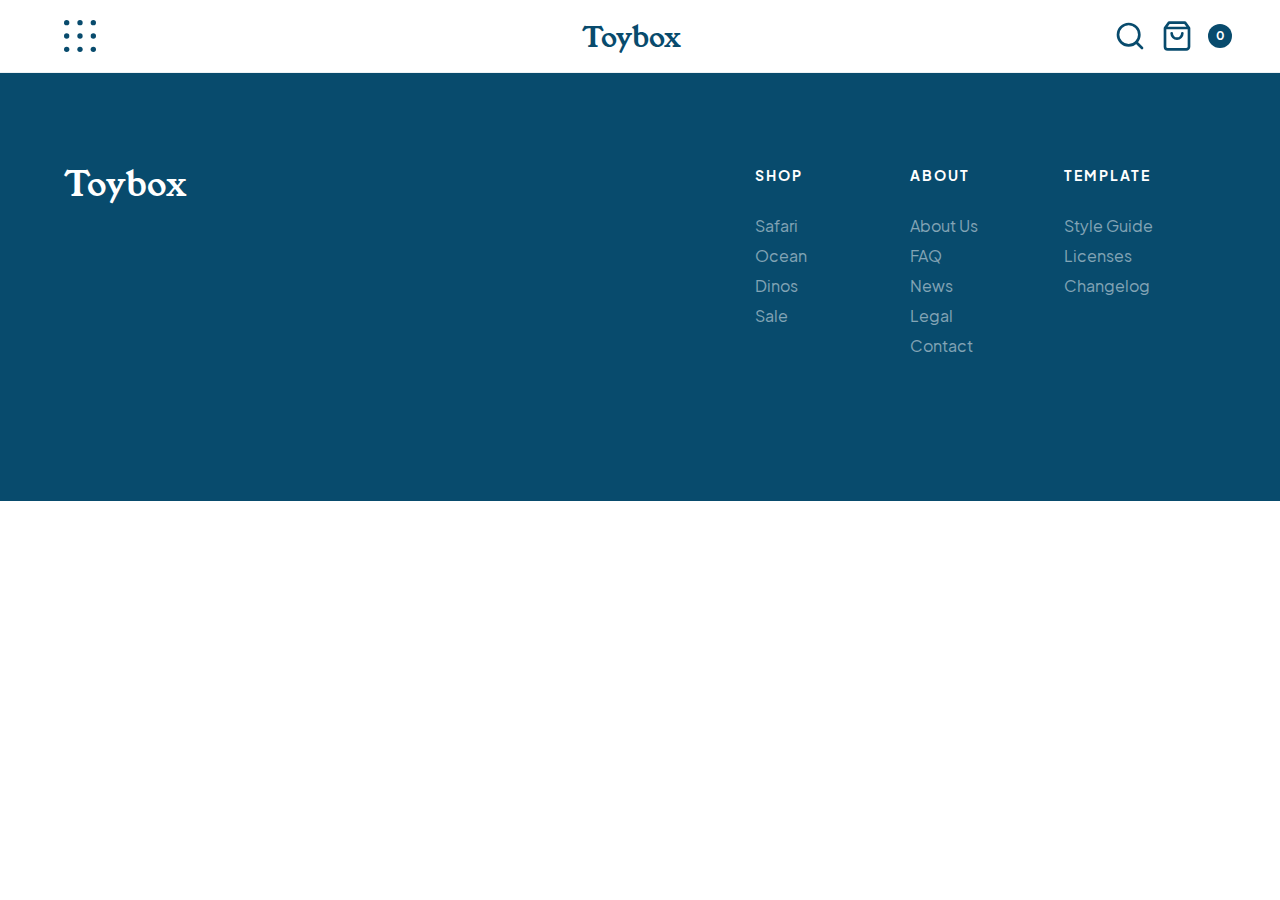
==== shop.html @ 2c0ce10e "added shop html" ====
<!DOCTYPE html>
<html lang="en">

<head>
    <meta charset="UTF-8">
    <meta http-equiv="X-UA-Compatible" content="IE=edge">
    <meta name="viewport" content="width=device-width, initial-scale=1.0">
    <title>Shop page - Toybox</title>
    <link rel="stylesheet" href="./styles/styles.css">
</head>

<body>
    <a href="#mainContent" class="skip-link">Skip to main content.</a>
    <nav class="navBar">
        <div class="wrapper">

            <button class="menuIcon">
                <img src="./assets/menu-button.svg" alt="open slide-out navigation" class="menuIcon">
            </button>

            <a href="#" class="logo">
                <h1>Toybox</h1>
            </a>

            <div class="searchCart">
                <button class="menuIcon">
                    <img src="./assets/search.svg" alt="search icon" class="searchIcon">
                </button>

                <a href="#" class="bag">
                    <img src="./assets/shop-bag.svg" alt="shopping bag icon" class="bagIcon">
                </a>

                <div class="counter">
                    <p class="smallCopy">0</p>
                </div> <!-- .counter END -->
            </div> <!-- .searchCart END -->

        </div> <!-- .wrapper END -->
    </nav> <!-- .navBar END -->



    <footer id="footer">
        <div class="wrapper">
            <div class="footerFlexContainer">
                <a href="" class="logo">
                    <h4>Toybox</h4>
                </a>
                <div class="footerNav">
                    <nav>
                        <ul class="footerShop">
                            <li>
                                <h5>Shop</h5>
                            </li>
                            <li>
                                <a href="">Safari</a>
                            </li>
                            <li>
                                <a href="">Ocean</a>
                            </li>
                            <li>
                                <a href="">Dinos</a>
                            </li>
                            <li>
                                <a href="">Sale</a>
                            </li>
                        </ul>
                        <ul class="footerAbout">
                            <li>
                                <h5>About</h5>
                            </li>
                            <li>
                                <a href="">About Us</a>
                            </li>
                            <li>
                                <a href="">FAQ</a>
                            </li>
                            <li>
                                <a href="">News</a>
                            </li>
                            <li>
                                <a href="">Legal</a>
                            </li>
                            <li>
                                <a href="">Contact</a>
                            </li>
                        </ul>
                        <ul class="footerTemp">
                            <li>
                                <h5>Template</h5>
                            </li>
                            <li>
                                <a href="">Style Guide</a>
                            </li>
                            <li>
                                <a href="">Licenses</a>
                            </li>
                            <li>
                                <a href="">Changelog</a>
                            </li>
                        </ul>
                    </nav>
                </div> <!-- .footerNav END -->
            </div> <!-- .footerFlexContainer END-->
        </div> <!-- .wrapper END-->
    </footer>


</body>

</html>
---- styles/styles.css ----
/* site fonts */
/* if we set our root element font-size to 125%, then 1 rem = 20px */
/* site colours */
html {
  line-height: 1.15;
  -ms-text-size-adjust: 100%;
  -webkit-text-size-adjust: 100%;
}

body {
  margin: 0;
}

article,
aside,
footer,
header,
nav,
section {
  display: block;
}

h1 {
  font-size: 2em;
  margin: 0.67em 0;
}

figcaption,
figure,
main {
  display: block;
}

figure {
  margin: 1em 40px;
}

hr {
  -webkit-box-sizing: content-box;
          box-sizing: content-box;
  height: 0;
  overflow: visible;
}

pre {
  font-family: monospace, monospace;
  font-size: 1em;
}

a {
  background-color: transparent;
  -webkit-text-decoration-skip: objects;
}

abbr[title] {
  border-bottom: none;
  text-decoration: underline;
  -webkit-text-decoration: underline dotted;
          text-decoration: underline dotted;
}

b,
strong {
  font-weight: inherit;
}

b,
strong {
  font-weight: bolder;
}

code,
kbd,
samp {
  font-family: monospace, monospace;
  font-size: 1em;
}

dfn {
  font-style: italic;
}

mark {
  background-color: #ff0;
  color: #000;
}

small {
  font-size: 80%;
}

sub,
sup {
  font-size: 75%;
  line-height: 0;
  position: relative;
  vertical-align: baseline;
}

sub {
  bottom: -0.25em;
}

sup {
  top: -0.5em;
}

audio,
video {
  display: inline-block;
}

audio:not([controls]) {
  display: none;
  height: 0;
}

img {
  border-style: none;
}

svg:not(:root) {
  overflow: hidden;
}

button,
input,
optgroup,
select,
textarea {
  font-family: sans-serif;
  font-size: 100%;
  line-height: 1.15;
  margin: 0;
}

button,
input {
  overflow: visible;
}

button,
select {
  text-transform: none;
}

button,
html [type=button],
[type=reset],
[type=submit] {
  -webkit-appearance: button;
}

button::-moz-focus-inner,
[type=button]::-moz-focus-inner,
[type=reset]::-moz-focus-inner,
[type=submit]::-moz-focus-inner {
  border-style: none;
  padding: 0;
}

button:-moz-focusring,
[type=button]:-moz-focusring,
[type=reset]:-moz-focusring,
[type=submit]:-moz-focusring {
  outline: 1px dotted ButtonText;
}

fieldset {
  padding: 0.35em 0.75em 0.625em;
}

legend {
  -webkit-box-sizing: border-box;
          box-sizing: border-box;
  color: inherit;
  display: table;
  max-width: 100%;
  padding: 0;
  white-space: normal;
}

progress {
  display: inline-block;
  vertical-align: baseline;
}

textarea {
  overflow: auto;
}

[type=checkbox],
[type=radio] {
  -webkit-box-sizing: border-box;
          box-sizing: border-box;
  padding: 0;
}

[type=number]::-webkit-inner-spin-button,
[type=number]::-webkit-outer-spin-button {
  height: auto;
}

[type=search] {
  -webkit-appearance: textfield;
  outline-offset: -2px;
}

[type=search]::-webkit-search-cancel-button,
[type=search]::-webkit-search-decoration {
  -webkit-appearance: none;
}

::-webkit-file-upload-button {
  -webkit-appearance: button;
  font: inherit;
}

details,
menu {
  display: block;
}

summary {
  display: list-item;
}

canvas {
  display: inline-block;
}

template {
  display: none;
}

[hidden] {
  display: none;
}

* {
  -webkit-box-sizing: border-box;
  box-sizing: border-box;
}

.sr-only {
  position: absolute;
  width: 1px;
  height: 1px;
  margin: -1px;
  border: 0;
  padding: 0;
  white-space: nowrap;
  -webkit-clip-path: inset(100%);
          clip-path: inset(100%);
  clip: rect(0 0 0 0);
  overflow: hidden;
}

.skip-link {
  position: absolute;
  left: -1000px;
  top: 5px;
  z-index: 999;
  background: white;
  color: black;
}

.skip-link:focus {
  left: 0;
}

/* _typography.scss */
/* import Jakarta Sans font */
@font-face {
  font-family: "Jakarta Sans";
  src: url("../fonts/PlusJakarta_Sans-2.5/webfonts/PlusJakartaSans-Regular.woff"), url("../fonts/PlusJakarta_Sans-2.5/static/PlusJakartaSans-Regular.ttf"), url("../fonts/PlusJakarta_Sans-2.5/webfonts/PlusJakartaSans-Regular.woff2");
  font-weight: normal;
}
/* import Jakarta Sans font in bold */
@font-face {
  font-family: "Jakarta Sans";
  src: url("../fonts/PlusJakarta_Sans-2.5/webfonts/PlusJakartaSans-Bold.woff"), url(../fonts/PlusJakarta_Sans-2.5/webfonts/PlusJakartaSans-Bold.woff2), url(../fonts/PlusJakarta_Sans-2.5/static/PlusJakartaSans-Bold.ttf);
  font-weight: bold;
}
/* import Young Serif font */
@font-face {
  font-family: "Young Serif";
  src: url("../fonts/youngserif/YoungSerif-Regular.otf");
}
html {
  font-size: 125%;
}

body {
  font-family: "Jakarta Sans";
  font-size: 1rem;
  color: #084b6d;
}

h1,
h2,
h3,
h4,
blockquote {
  font-family: "Young Serif";
  font-weight: normal;
  color: #084b6d;
  margin: 0;
}

h1 {
  font-size: 1.4rem;
}

h2 {
  font-size: 2rem;
  line-height: 2.4rem;
  margin-bottom: 18px;
}

h3 {
  font-size: 2.7rem;
  line-height: 3rem;
  margin-bottom: 24px;
}

h4 {
  font-size: 1.7rem;
  line-height: 2rem;
  margin-bottom: 18px;
}

h5 {
  font-size: 0.7rem;
  font-weight: bold;
  line-height: 1.2rem;
  letter-spacing: 0.1rem;
  text-transform: uppercase;
  margin: 0 0 24px 0;
}

p {
  line-height: 1.5rem;
  margin: 0 0 30px 0;
}
p.smallCopy {
  font-size: 0.6rem;
  line-height: 1.2rem;
  font-weight: bold;
  margin: 0;
}

ul,
li,
a,
input {
  padding: 0;
  margin: 0;
}

ul {
  list-style: none;
}

a {
  text-decoration: none;
  color: inherit;
  cursor: pointer;
  -webkit-transition: 0.3s;
  transition: 0.3s;
}

/* _baseStyles.scss */
.wrapper {
  max-width: 1260px;
  width: 90%;
  margin: 0 auto;
}

/* _baseStyles.scss */
button {
  color: #084b6d;
  background-color: transparent;
  padding: 18px 36px;
  border: 2px solid #084b6d;
  font-size: 0.8rem;
  font-weight: bold;
  line-height: 1.2rem;
  text-align: center;
  cursor: pointer;
  -webkit-transition: 0.3s;
  transition: 0.3s;
  /* style the button in the main nav menu to look just like an icon */
}
button:hover {
  background-color: #084b6d;
  color: #fff;
}
button:focus {
  background-color: #084b6d;
  color: #fff;
}
button.secondary {
  background-color: transparent;
  border-color: #fff;
  color: #fff;
  padding: 8px 12px;
}
button.secondary:hover {
  background-color: #fff;
  color: #084b6d;
}
button.secondary:focus {
  background-color: #fff;
  color: #084b6d;
}
button.solid {
  color: #fff;
  background-color: #084b6d;
}
button.solid:hover {
  color: #084b6d;
  background-color: #fff;
}
button.menuIcon {
  display: inherit;
  padding: 0;
  border: none;
}
button.menuIcon:hover {
  background-color: transparent;
}
button.menuIcon:focus {
  background-color: transparent;
}

a.button {
  color: #084b6d;
  background-color: transparent;
  padding: 18px 36px;
  border: 2px solid #084b6d;
  font-size: 0.8rem;
  font-weight: bold;
  line-height: 1.2rem;
  text-align: center;
  -webkit-transition: 0.3s;
  transition: 0.3s;
}
a.button:hover {
  background-color: #084b6d;
  color: #fff;
}
a.button:focus {
  background-color: #084b6d;
  color: #fff;
}

/* _nav.scss */
.navBar {
  position: sticky;
  top: 0;
  z-index: 10;
  border-bottom: 1px solid rgba(8, 75, 109, 0.08);
  background-color: #fff;
}
.navBar .wrapper {
  display: -webkit-box;
  display: -ms-flexbox;
  display: flex;
  -webkit-box-pack: justify;
      -ms-flex-pack: justify;
          justify-content: space-between;
  padding: 20px 0;
}
.navBar .searchCart {
  display: -webkit-box;
  display: -ms-flexbox;
  display: flex;
}
.navBar .searchCart .searchIcon,
.navBar .searchCart .bag {
  margin-right: 15px;
}
.navBar a {
  display: -webkit-box;
  display: -ms-flexbox;
  display: flex;
}
.navBar .logo {
  margin-left: 60px;
}
.navBar .counter {
  display: -webkit-box;
  display: -ms-flexbox;
  display: flex;
  -webkit-box-align: center;
      -ms-flex-align: center;
          align-items: center;
}
.navBar .counter p {
  width: 24px;
  height: 24px;
  background-color: #084b6d;
  color: #fff;
  text-align: center;
  border-radius: 50%;
}

/* _header.scss */
header {
  background-color: #f8fbf3;
  margin-bottom: 90px;
  display: -webkit-box;
  display: -ms-flexbox;
  display: flex;
  -webkit-box-align: center;
      -ms-flex-align: center;
          align-items: center;
  -ms-flex-wrap: wrap;
      flex-wrap: wrap;
}
header .headerImgContainer {
  width: 45%;
}
header .headerImgContainer img {
  max-width: 100%;
  display: block;
}
header .headerContent {
  width: 55%;
  color: #084b6d;
}
header .headerContent .contentContainer {
  margin: 0 auto;
  width: 65%;
}

.categoryGallery {
  display: -webkit-box;
  display: -ms-flexbox;
  display: flex;
  -webkit-box-pack: center;
      -ms-flex-pack: center;
          justify-content: center;
  -ms-flex-wrap: wrap;
      flex-wrap: wrap;
  text-align: center;
  width: 100%;
}
.categoryGallery .items {
  padding: 45px;
  margin: 50px 25px 25px;
  border-radius: 10%;
  width: 40%;
  display: -webkit-box;
  display: -ms-flexbox;
  display: flex;
  -webkit-box-orient: vertical;
  -webkit-box-direction: normal;
      -ms-flex-direction: column;
          flex-direction: column;
  -webkit-box-align: center;
      -ms-flex-align: center;
          align-items: center;
}
.categoryGallery .items img {
  width: 100%;
  border-radius: 10%;
  margin: 0 auto 20px auto;
}
.categoryGallery .itemOne {
  background-color: #ffd698;
}
.categoryGallery .itemTwo {
  background-color: #f4fcff;
}
.categoryGallery .itemThree {
  background-color: #f8fbf3;
}
.categoryGallery .itemFour {
  background-color: #fff5f5;
}

footer {
  background-color: #084b6d;
  color: #fff;
  padding: 90px 0 50px 0;
}
footer .footerFlexContainer {
  display: -webkit-box;
  display: -ms-flexbox;
  display: flex;
  -webkit-box-pack: justify;
      -ms-flex-pack: justify;
          justify-content: space-between;
  margin-bottom: 90px;
}
footer .footerFlexContainer h4 {
  color: #fff;
}
footer .footerNav {
  width: 40%;
}
footer .footerNav nav {
  display: -webkit-box;
  display: -ms-flexbox;
  display: flex;
  -webkit-box-pack: justify;
      -ms-flex-pack: justify;
          justify-content: space-between;
}
footer .footerNav nav ul {
  width: 33%;
}
footer .footerNav nav a {
  color: rgba(255, 255, 255, 0.5);
  font-size: 0.8rem;
  line-height: 1.5rem;
}
footer .footerNav nav a:hover {
  color: white;
}
footer .footerNav nav a:focus {
  color: white;
}

@media (max-width: 550px) {
  .navBar .wrapper {
    -webkit-box-orient: vertical;
    -webkit-box-direction: normal;
        -ms-flex-direction: column;
            flex-direction: column;
  }

  .navBar .logo {
    margin-left: 0;
  }

  .logo,
.searchCart {
    -ms-flex-item-align: center;
        align-self: center;
    margin-top: 0.5rem;
    margin-bottom: 0.5rem;
  }

  header {
    -webkit-box-orient: vertical;
    -webkit-box-direction: normal;
        -ms-flex-direction: column;
            flex-direction: column;
  }
}
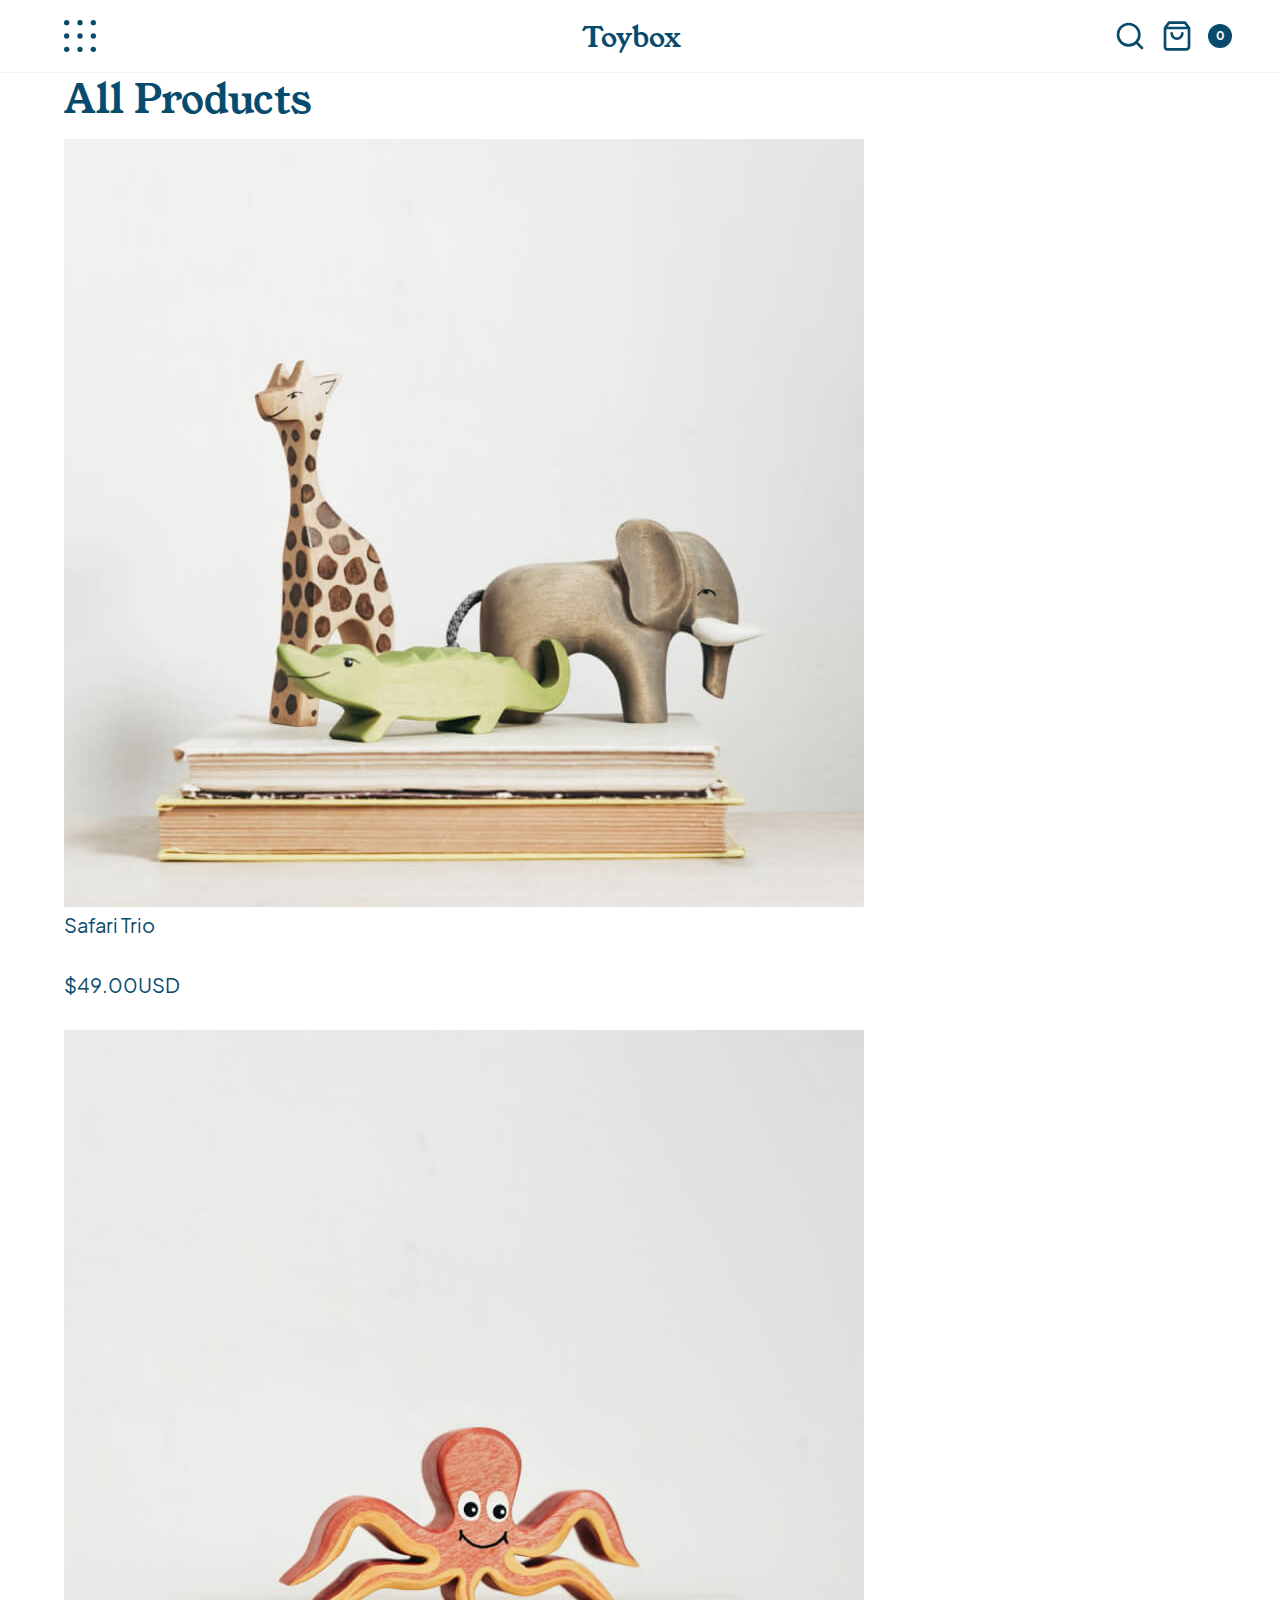
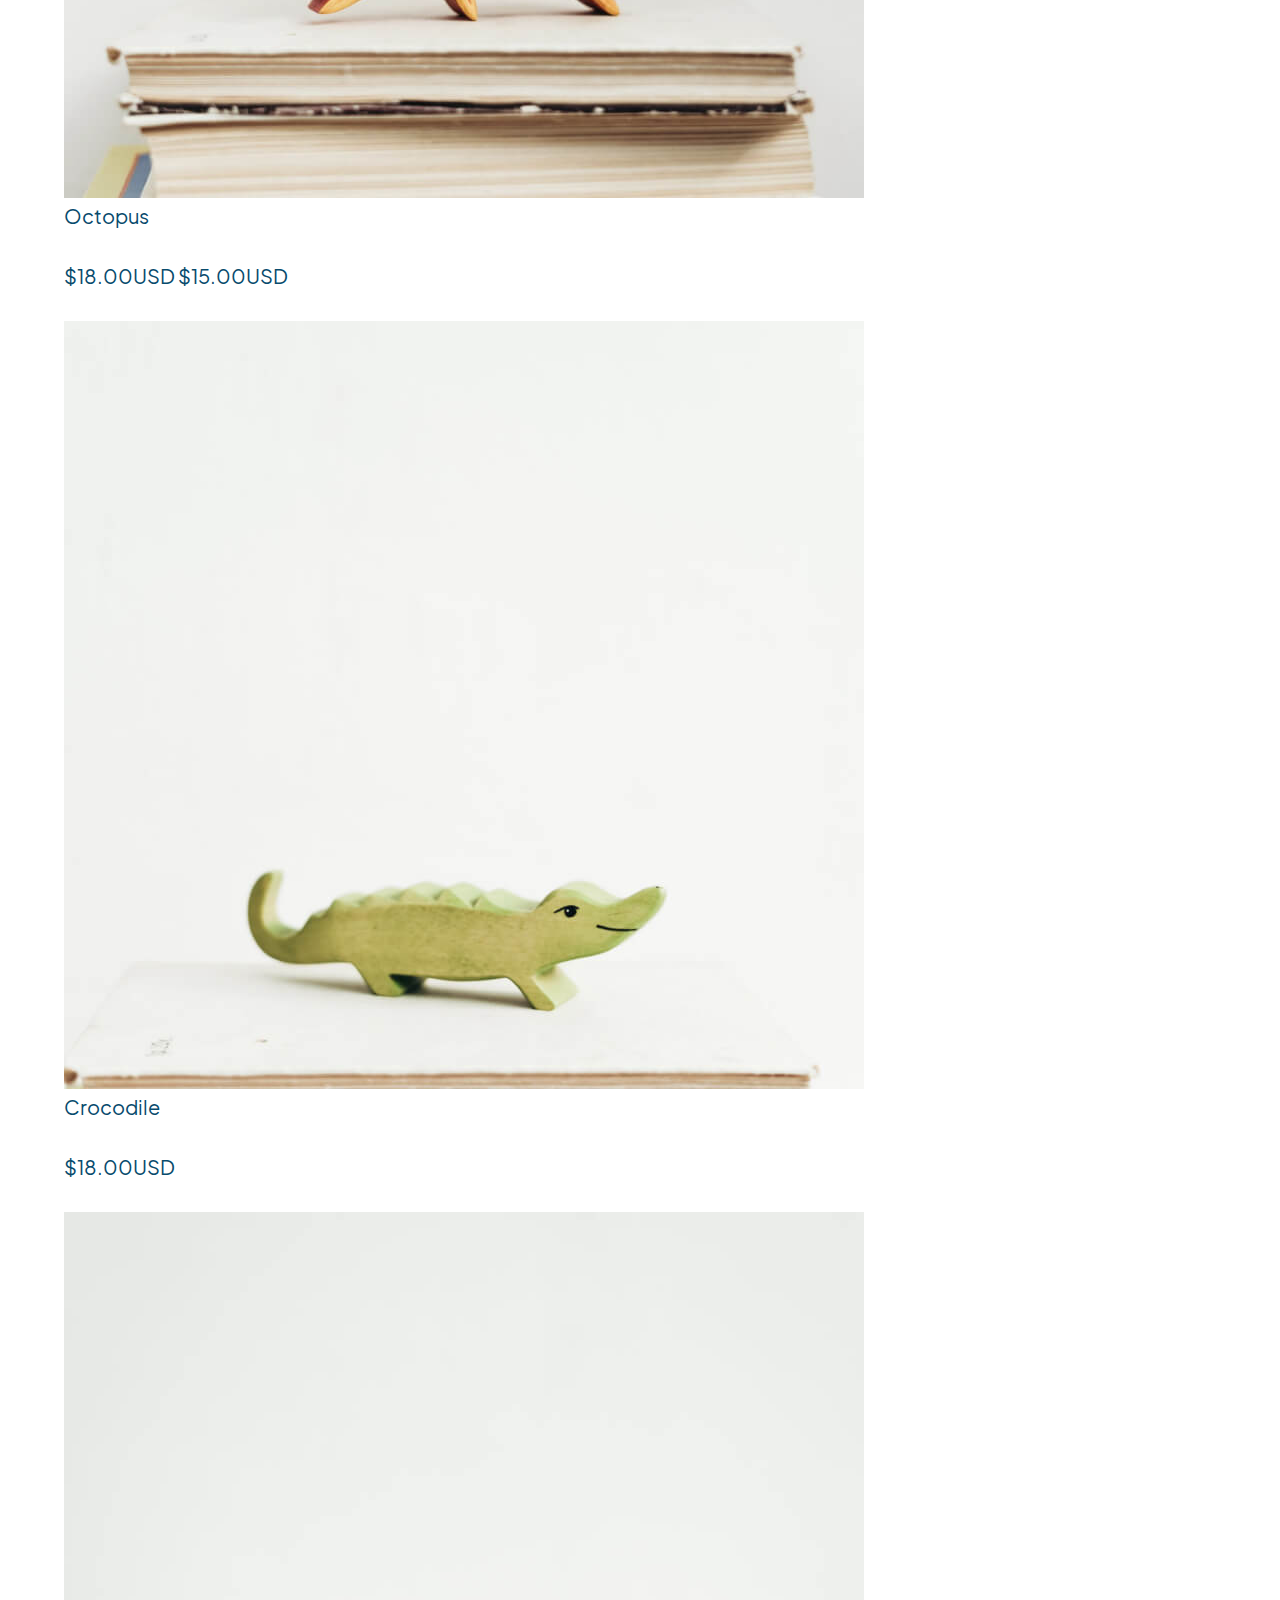
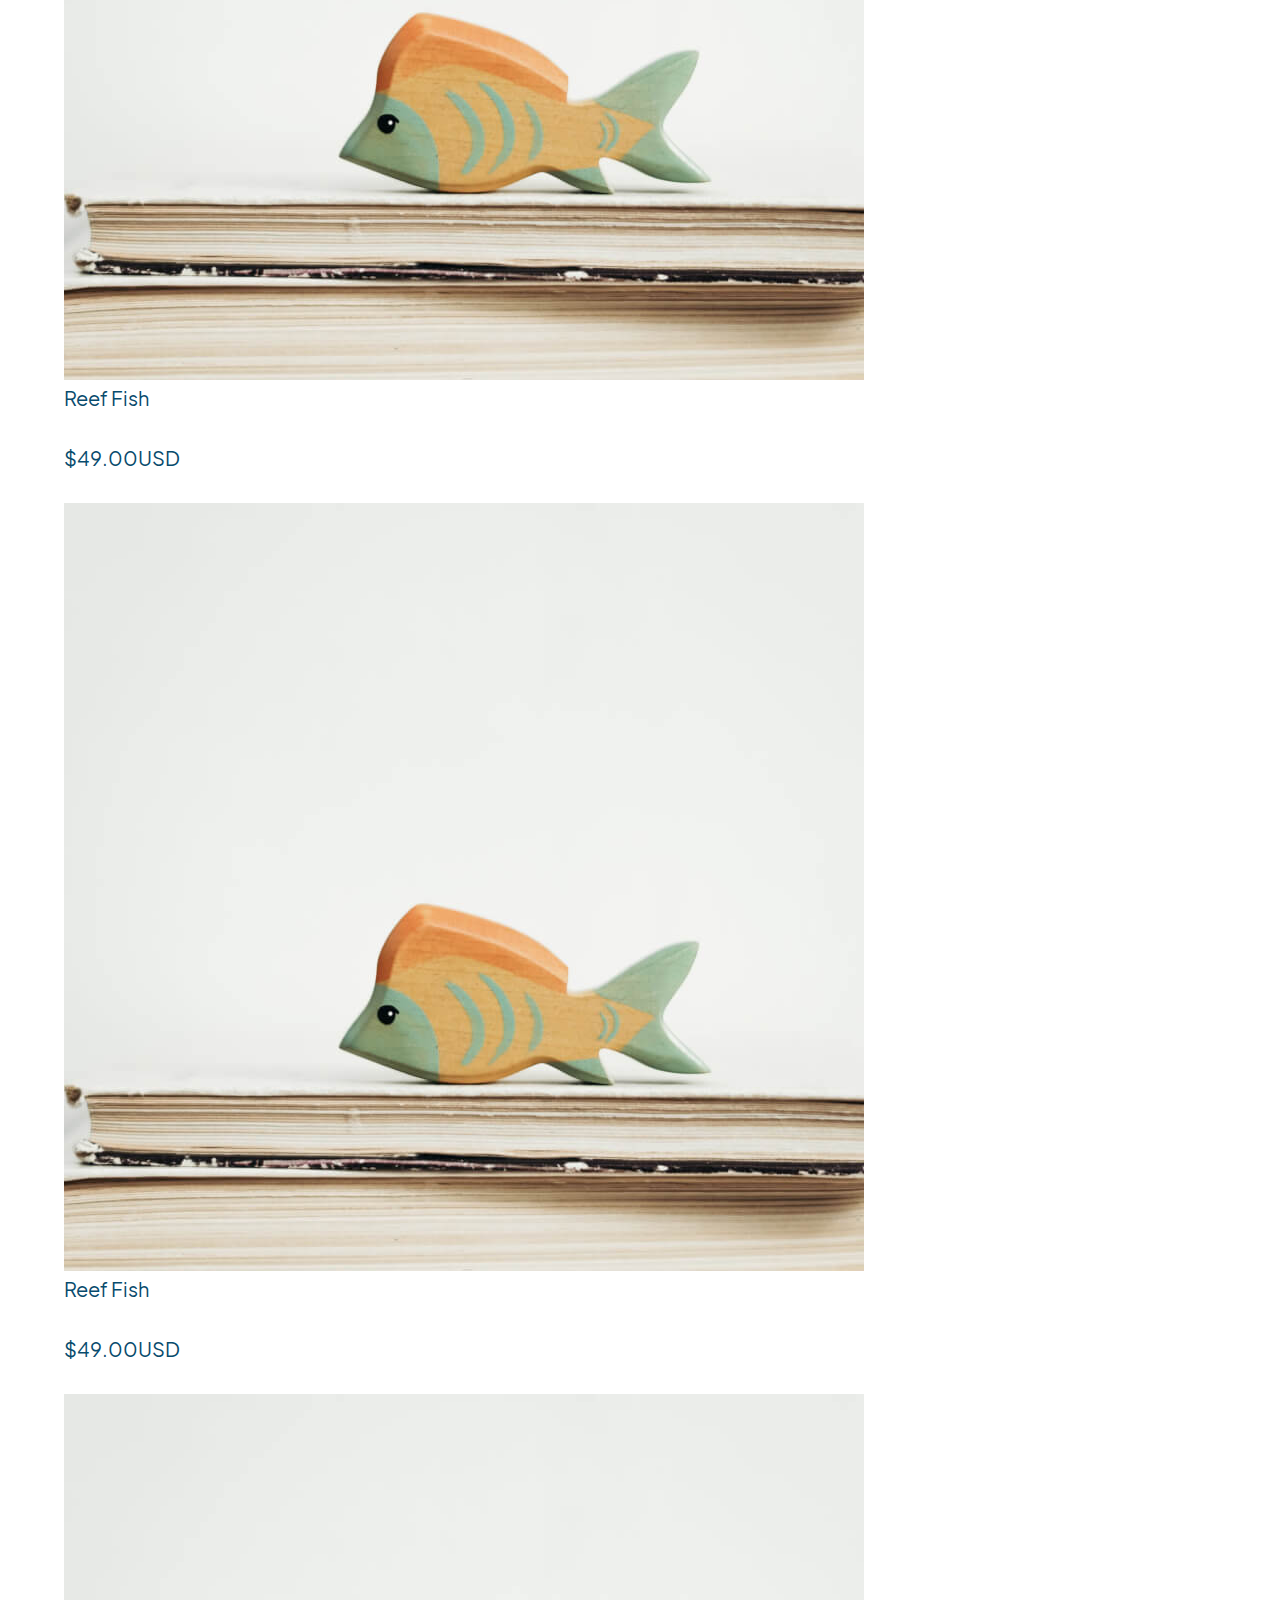
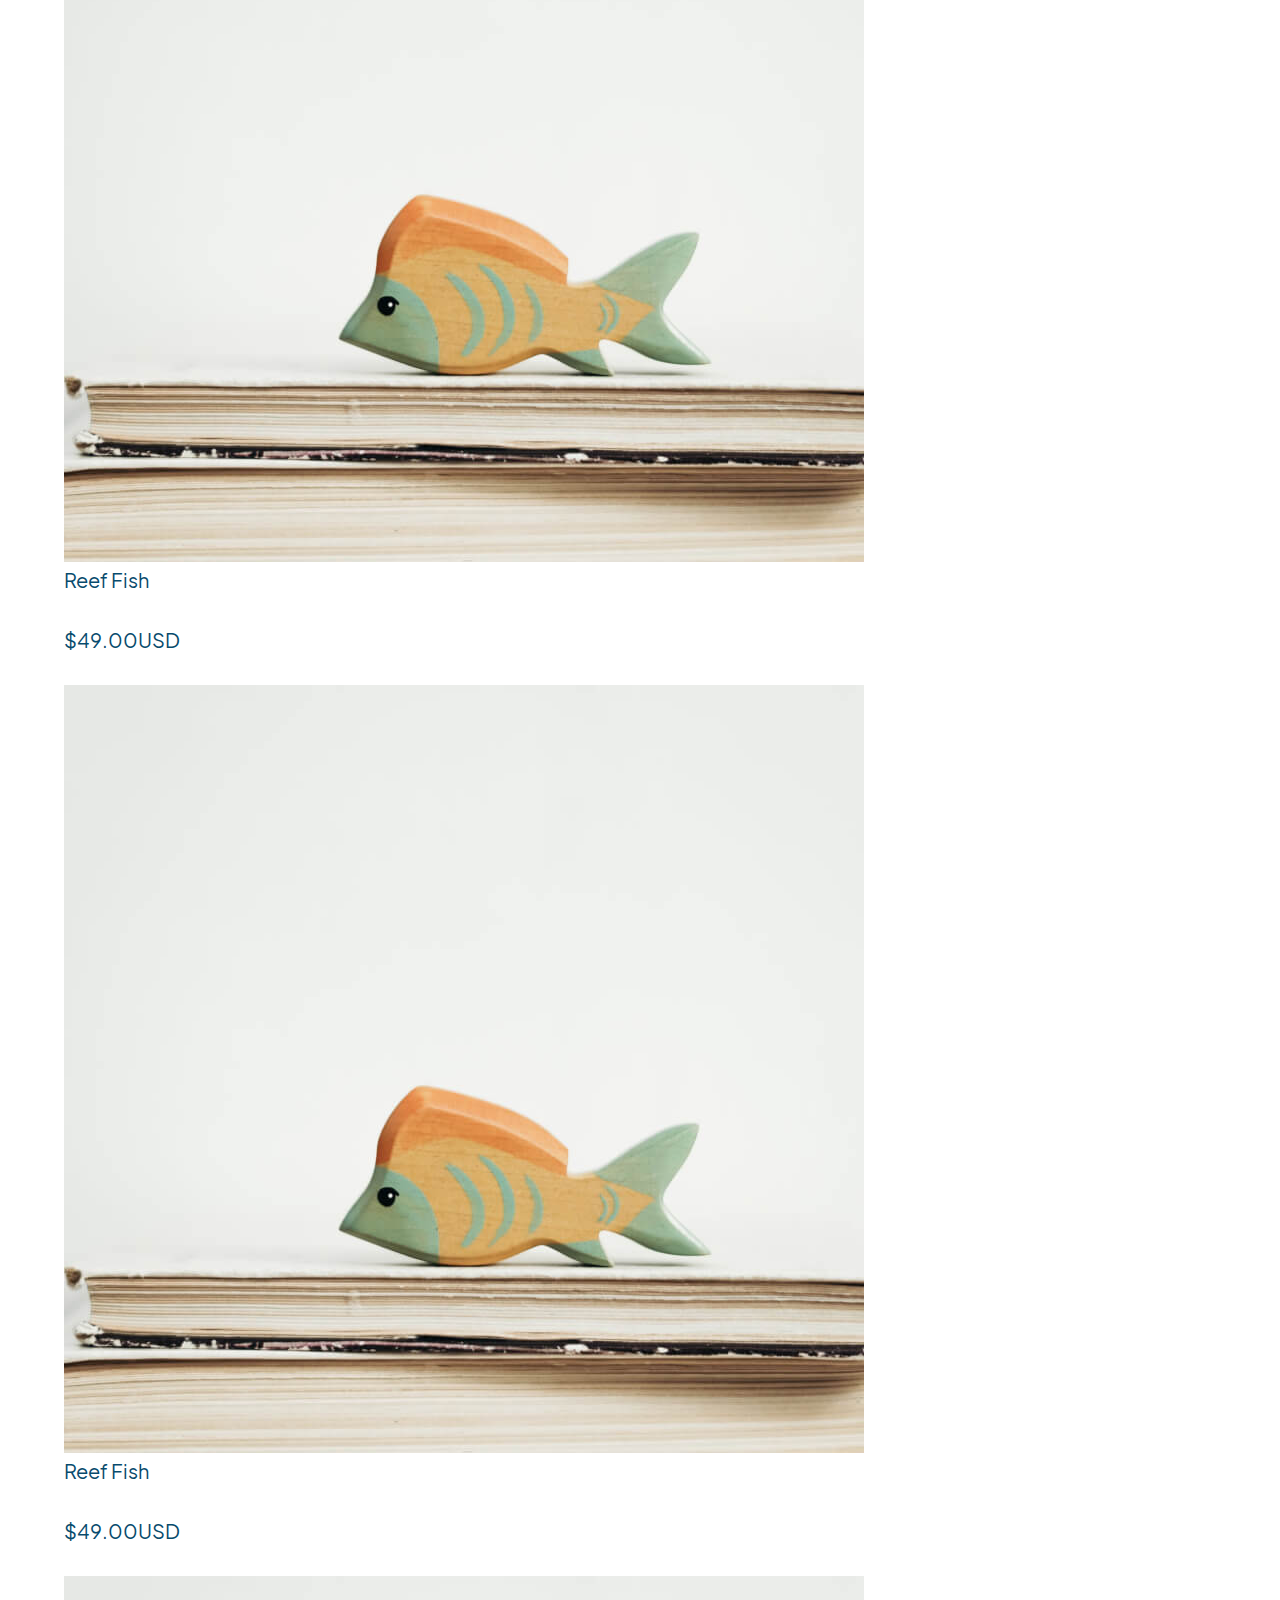
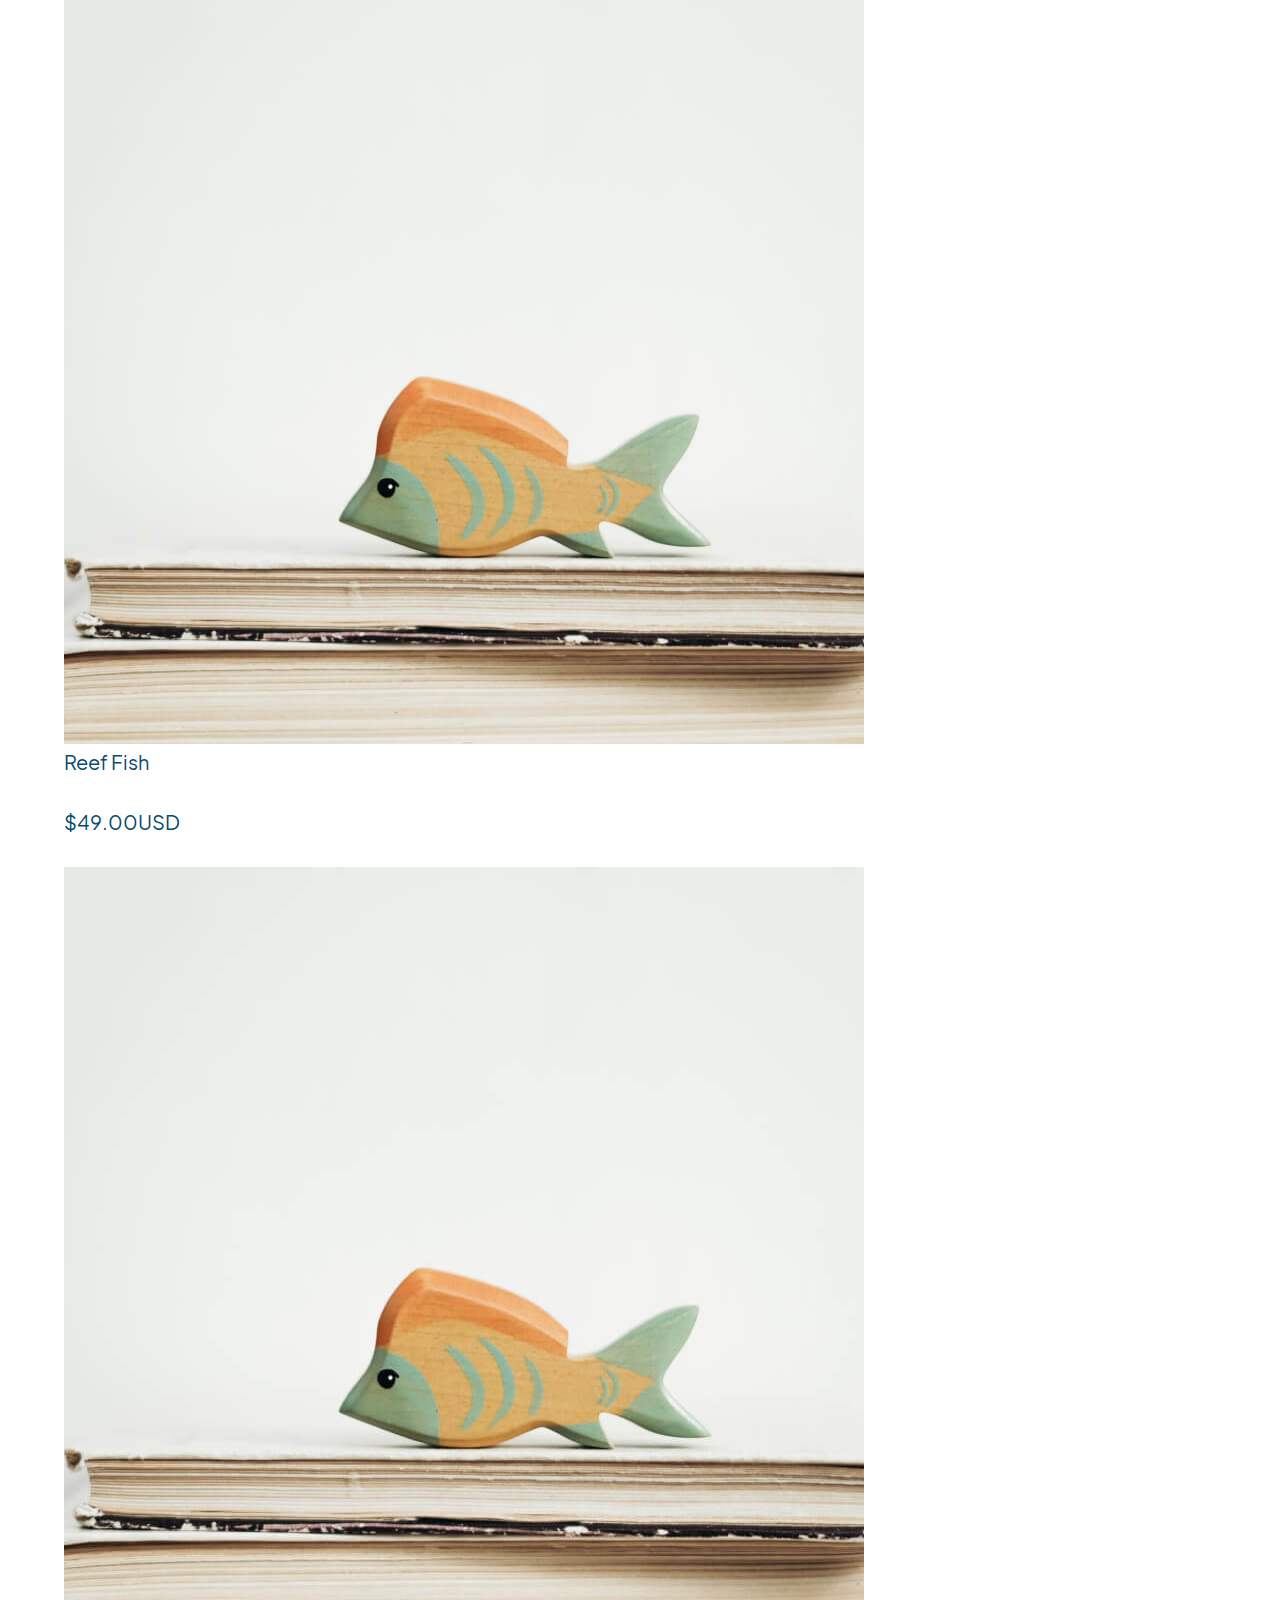
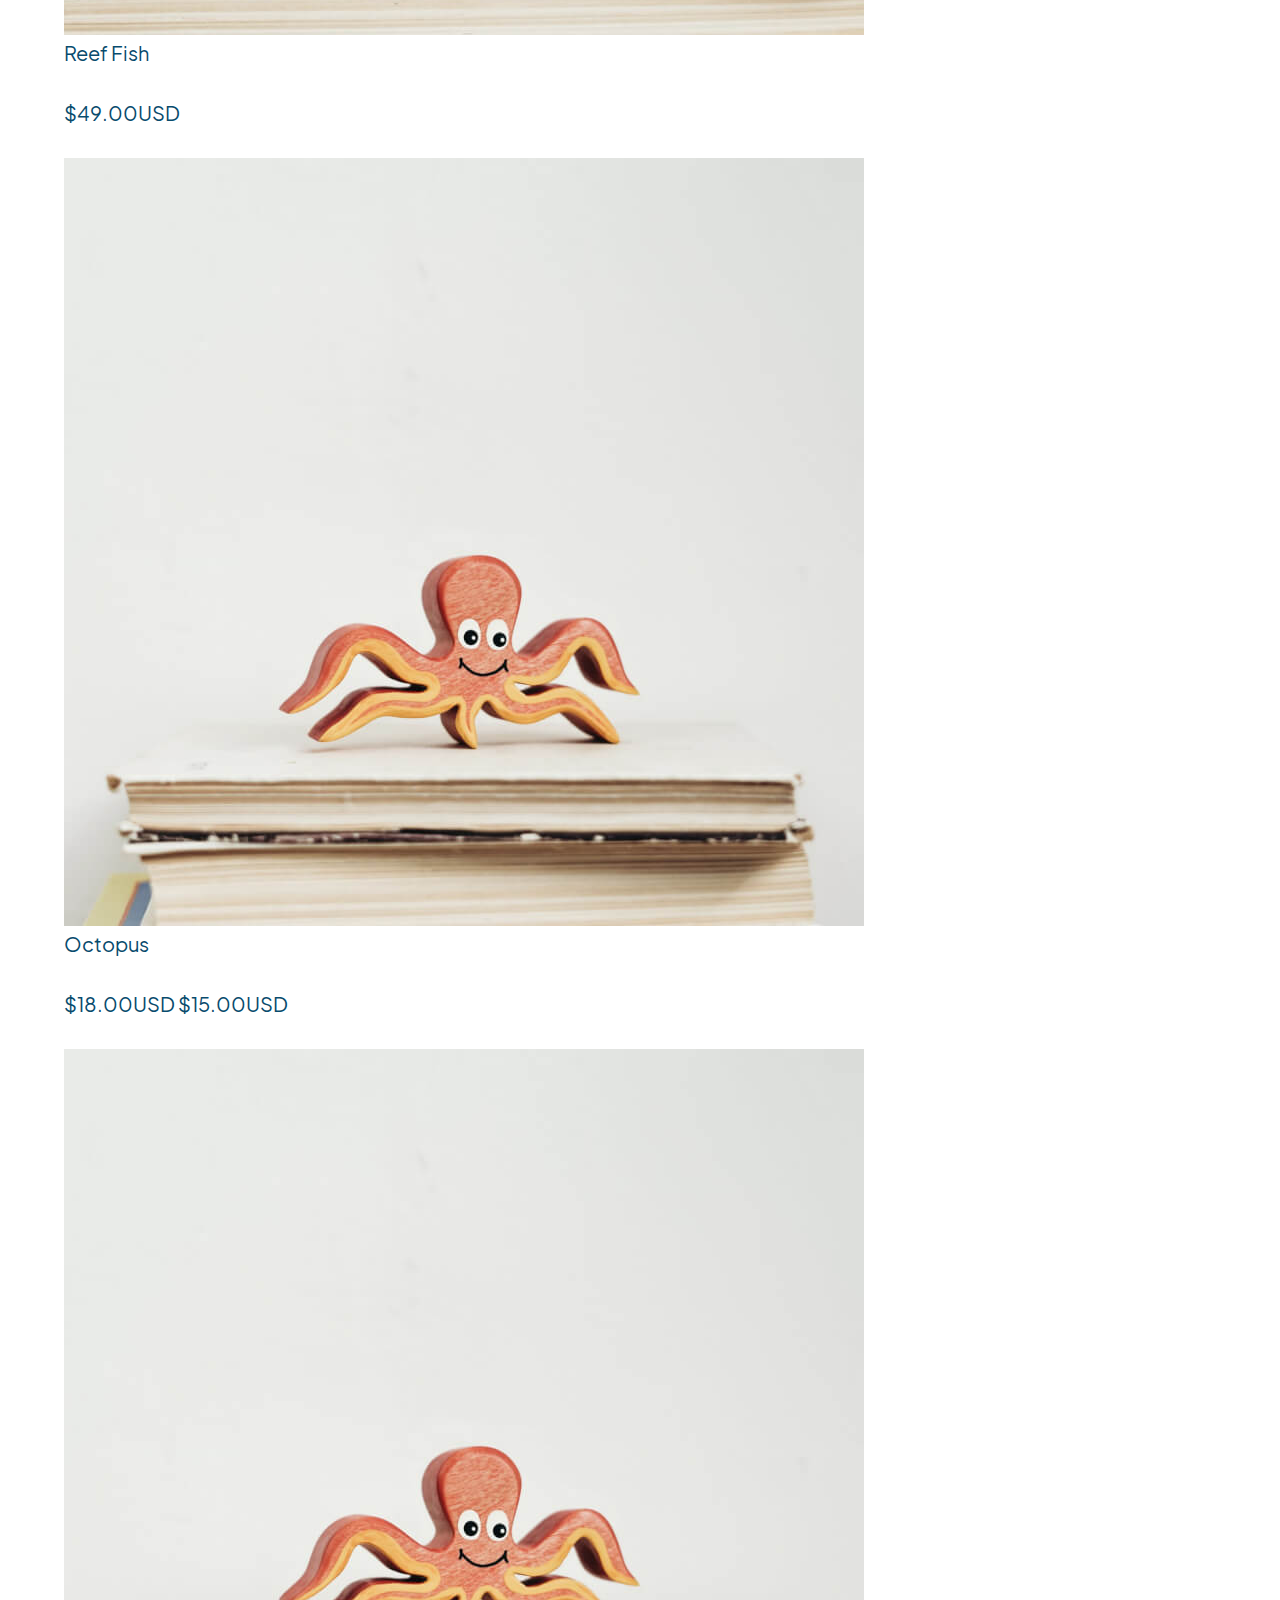
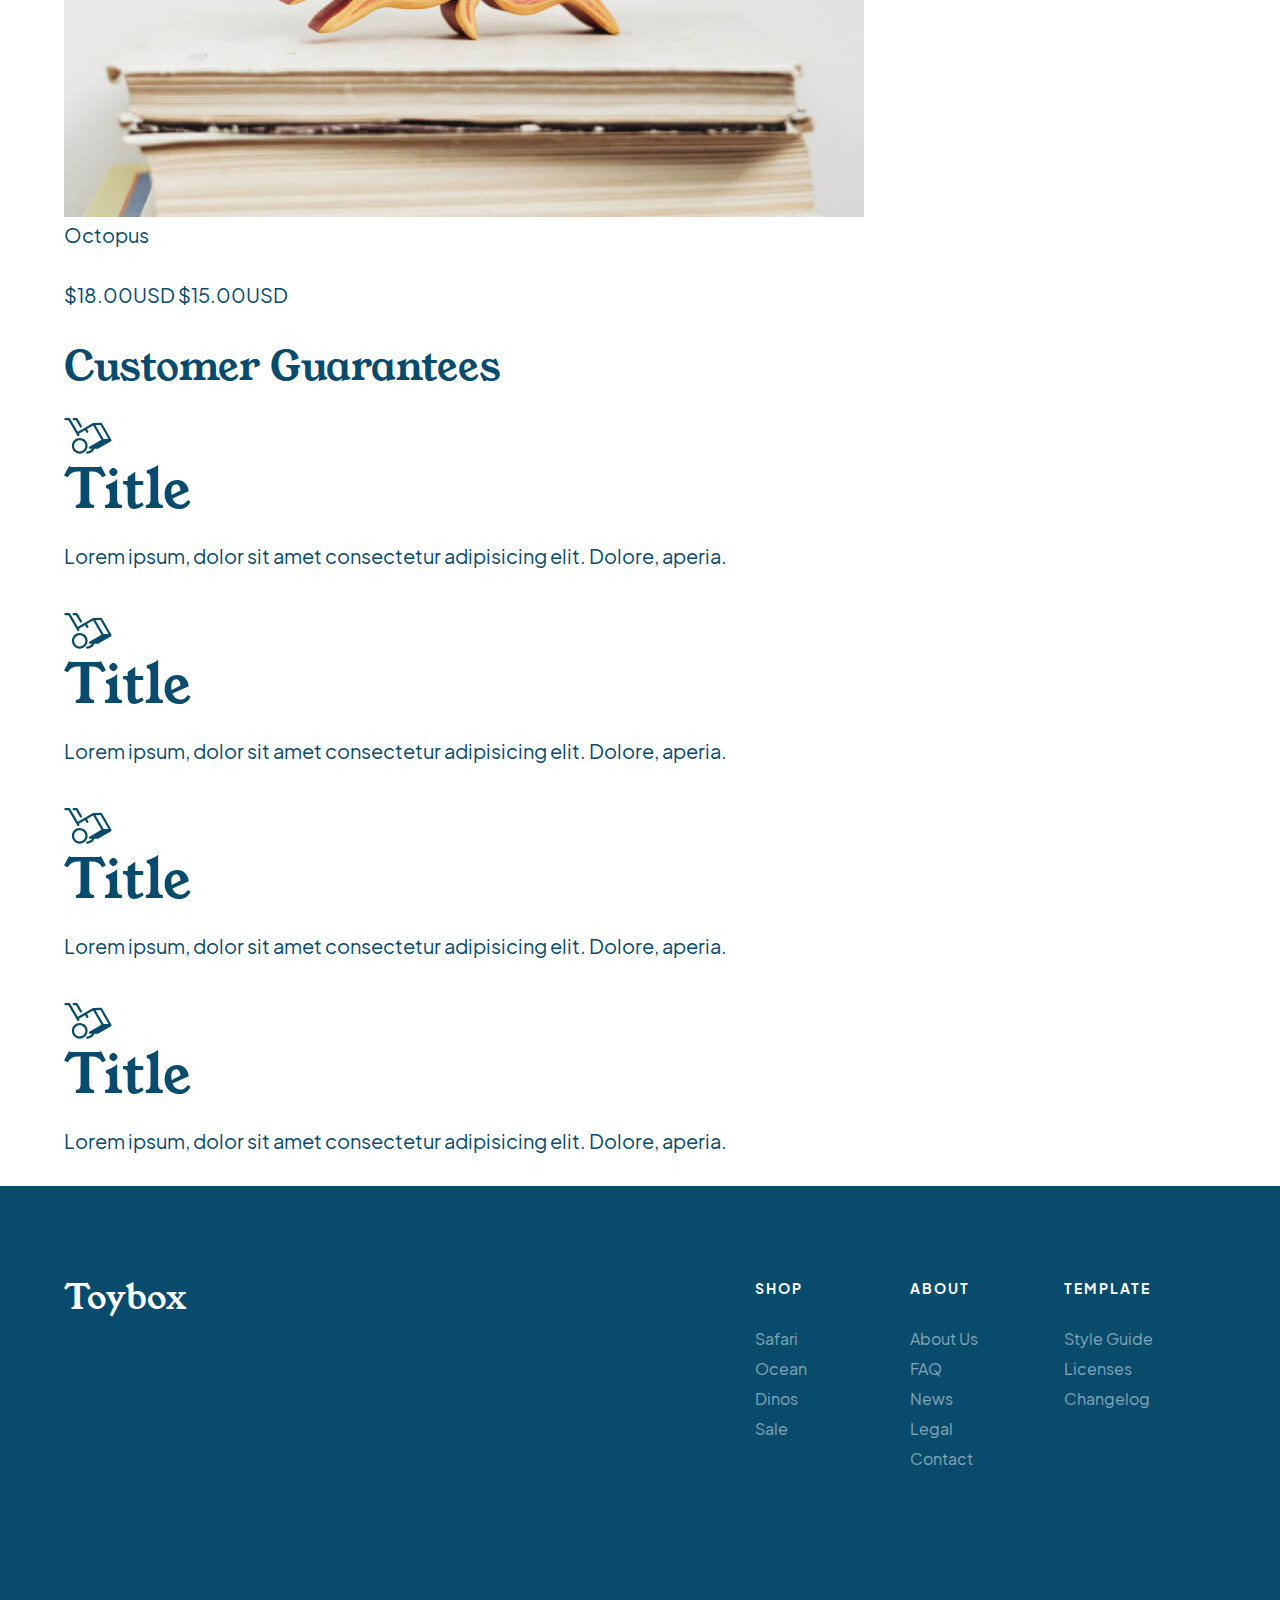
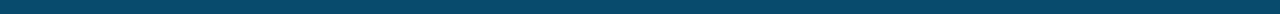
==== commit ec9f5194: "added products and guarantees section" ====
--- a/shop.html
+++ b/shop.html
@@ -10,7 +10,7 @@
 </head>
 
 <body>
-    <a href="#mainContent" class="skip-link">Skip to main content.</a>
+    <a href="#productsMainContent" class="skip-link">Skip to main content.</a>
     <nav class="navBar">
         <div class="wrapper">
 
@@ -18,8 +18,8 @@
                 <img src="./assets/menu-button.svg" alt="open slide-out navigation" class="menuIcon">
             </button>
 
-            <a href="#" class="logo">
-                <h1>Toybox</h1>
+            <a href="./index.html" class="logo">
+                <h1>Toybox <span class="sr-only">Shop page</span></h1>
             </a>
 
             <div class="searchCart">
@@ -39,12 +39,128 @@
         </div> <!-- .wrapper END -->
     </nav> <!-- .navBar END -->
 
+    <main id="productsMainContent">
+        <section class="allProducts">
+            <div class="wrapper">
+                <h2>All Products</h2>
+                <ul class="products">
+                    <li>
+                        <a href="">
+                            <img src="./assets/safari-trio.jpg" alt="Hand-carved safari animal toys">
+                            <p class="popularProduct">Safari Trio</p>
+                            <p class="price">$49.00USD</p>
+                        </a>
+                    </li>
+                    <li>
+                        <a href="">
+                            <img src="./assets/octopus.jpg" alt="Wooden toy octopus">
+                            <p class="popularProduct">Octopus</p>
+                            <p class="price discountedPrice">$18.00USD <span>$15.00USD</span></p>
+                        </a>
+                    </li>
+                    <li>
+                        <a href="">
+                            <img src="./assets/crocodile.jpg" alt="Wooden toy crocodile">
+                            <p class="popularProduct">Crocodile</p>
+                            <p class="price">$18.00USD</p>
+                        </a>
+                    </li>
+                    <li>
+                        <a href="">
+                            <img src="./assets/reef-fish.jpg" alt="Hand-carved reef fish toy">
+                            <p class="popularProduct">Reef Fish</p>
+                            <p class="price">$49.00USD</p>
+                        </a>
+                    </li>
+                    <li>
+                        <a href="">
+                            <img src="./assets/reef-fish.jpg" alt="Hand-carved reef fish toy">
+                            <p class="popularProduct">Reef Fish</p>
+                            <p class="price">$49.00USD</p>
+                        </a>
+                    </li>
+                    <li>
+                        <a href="">
+                            <img src="./assets/reef-fish.jpg" alt="Hand-carved reef fish toy">
+                            <p class="popularProduct">Reef Fish</p>
+                            <p class="price">$49.00USD</p>
+                        </a>
+                    </li>
+                    <li>
+                        <a href="">
+                            <img src="./assets/reef-fish.jpg" alt="Hand-carved reef fish toy">
+                            <p class="popularProduct">Reef Fish</p>
+                            <p class="price">$49.00USD</p>
+                        </a>
+                    </li>
+                    <li>
+                        <a href="">
+                            <img src="./assets/reef-fish.jpg" alt="Hand-carved reef fish toy">
+                            <p class="popularProduct">Reef Fish</p>
+                            <p class="price">$49.00USD</p>
+                        </a>
+                    </li>
+                    <li>
+                        <a href="">
+                            <img src="./assets/reef-fish.jpg" alt="Hand-carved reef fish toy">
+                            <p class="popularProduct">Reef Fish</p>
+                            <p class="price">$49.00USD</p>
+                        </a>
+                    </li>
+                    <li>
+                        <a href="">
+                            <img src="./assets/octopus.jpg" alt="Wooden toy octopus">
+                            <p class="popularProduct">Octopus</p>
+                            <p class="price discountedPrice">$18.00USD <span>$15.00USD</span></p>
+                        </a>
+                    </li>
+                    <li>
+                        <a href="">
+                            <img src="./assets/octopus.jpg" alt="Wooden toy octopus">
+                            <p class="popularProduct">Octopus</p>
+                            <p class="price discountedPrice">$18.00USD <span>$15.00USD</span></p>
+                        </a>
+                    </li>
+                </ul>
+            </div>
+        </section>
+
+        <section class="guarantees">
+            <div class="wrapper">
+                <h2>Customer Guarantees</h2>
+                <ul>
+                    <li>
+                        <img src="./assets/dolly.svg" alt="">
+                        <h3>Title</h3>
+                        <p>Lorem ipsum, dolor sit amet consectetur adipisicing elit. Dolore, aperia.</p>
+                    </li>
+                    <li>
+                        <img src="./assets/dolly.svg" alt="">
+                        <h3>Title</h3>
+                        <p>Lorem ipsum, dolor sit amet consectetur adipisicing elit. Dolore, aperia.</p>
+                    </li>
+                    <li>
+                        <img src="./assets/dolly.svg" alt="">
+                        <h3>Title</h3>
+                        <p>Lorem ipsum, dolor sit amet consectetur adipisicing elit. Dolore, aperia.</p>
+                    </li>
+                    <li>
+                        <img src="./assets/dolly.svg" alt="">
+                        <h3>Title</h3>
+                        <p>Lorem ipsum, dolor sit amet consectetur adipisicing elit. Dolore, aperia.</p>
+                    </li>
+                </ul>
+            </div>
+        </section>
+
+
+    </main>
 
 
     <footer id="footer">
         <div class="wrapper">
             <div class="footerFlexContainer">
-                <a href="" class="logo">
+                <a href="./index.html" class="logo">
                     <h4>Toybox</h4>
                 </a>
                 <div class="footerNav">
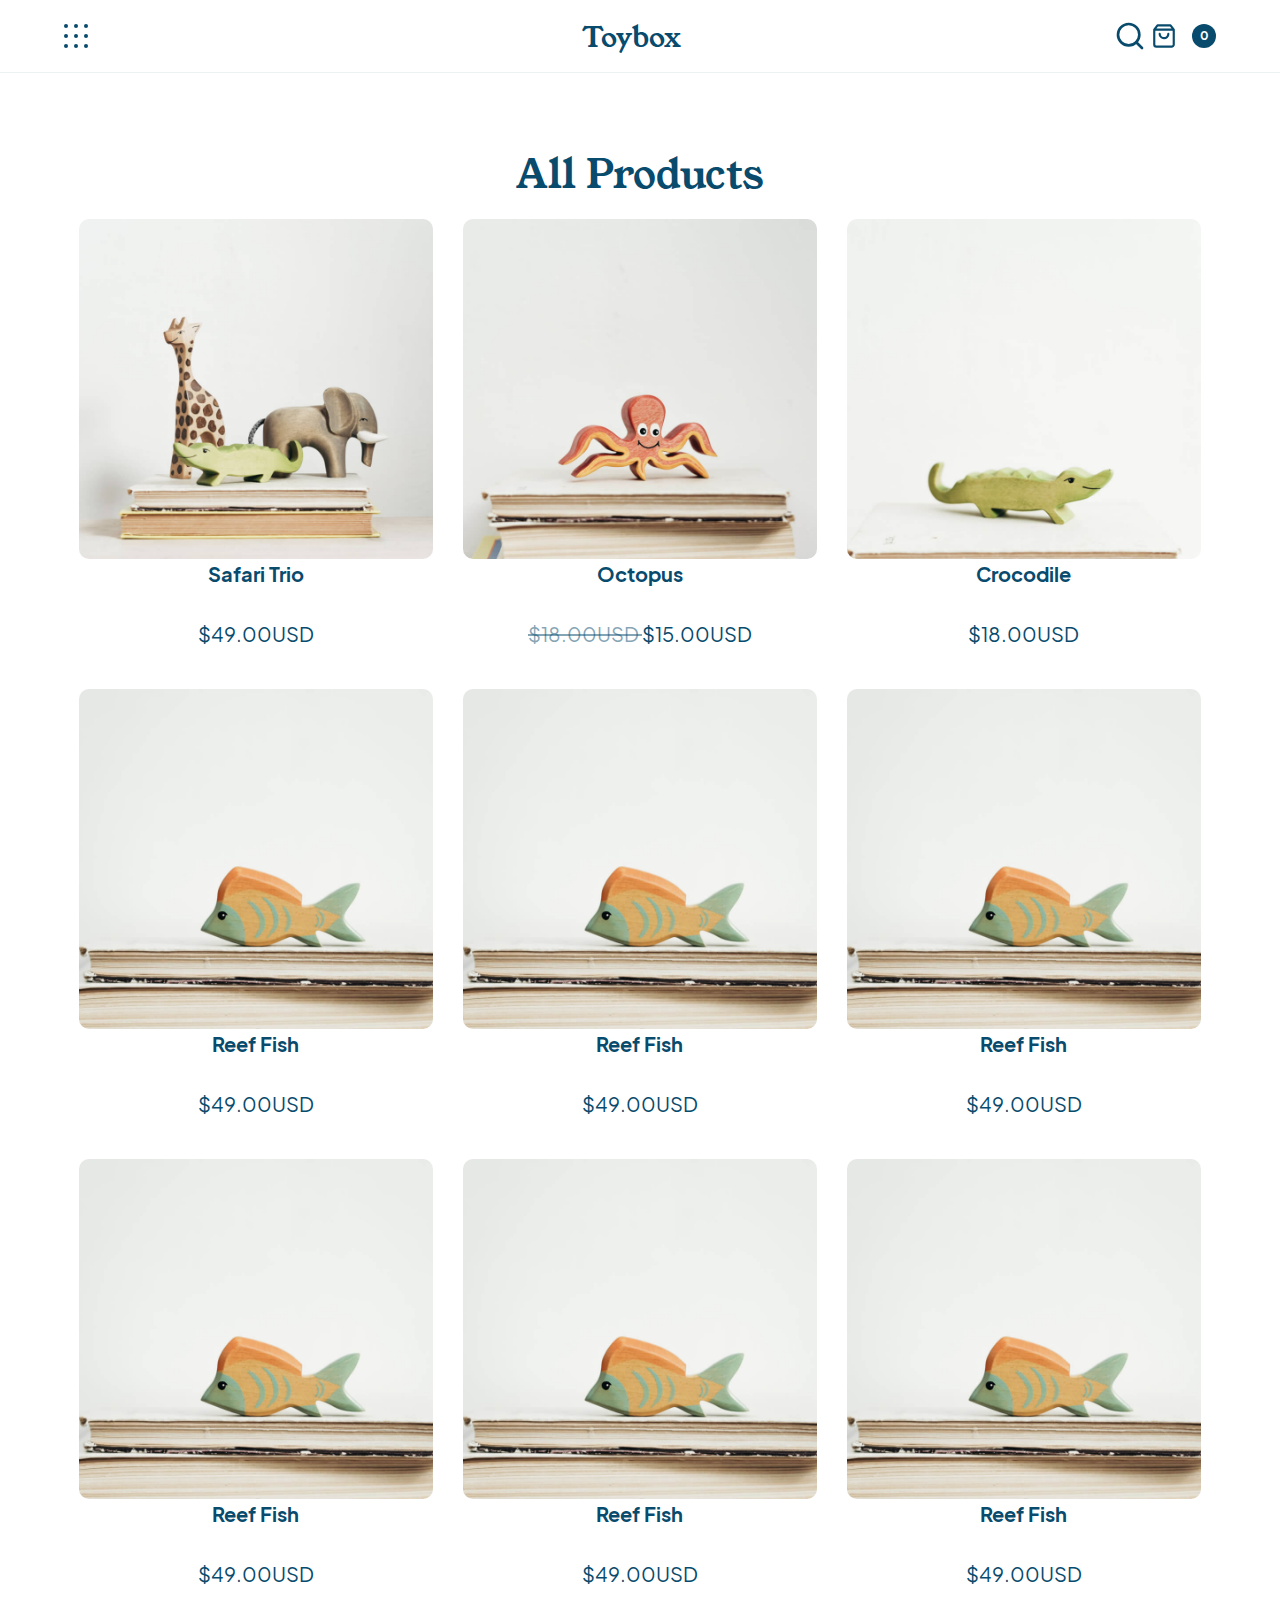
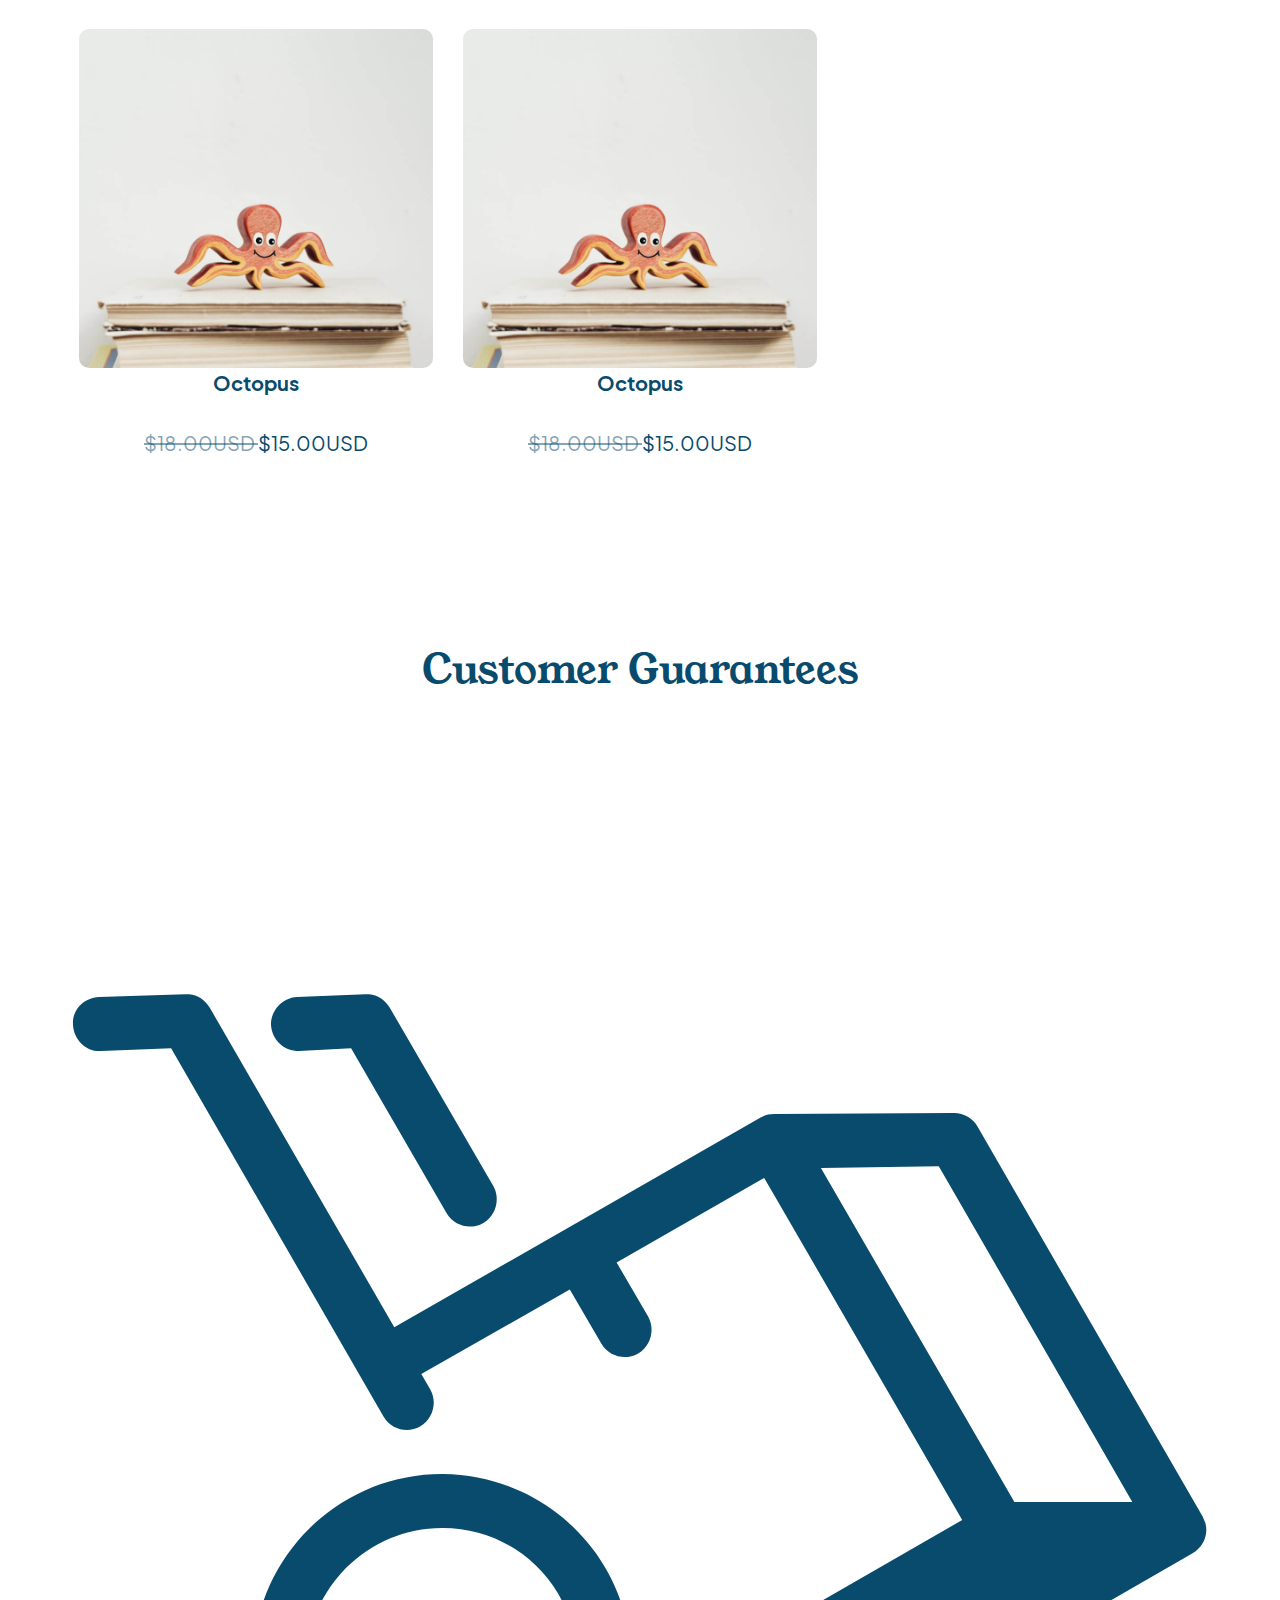
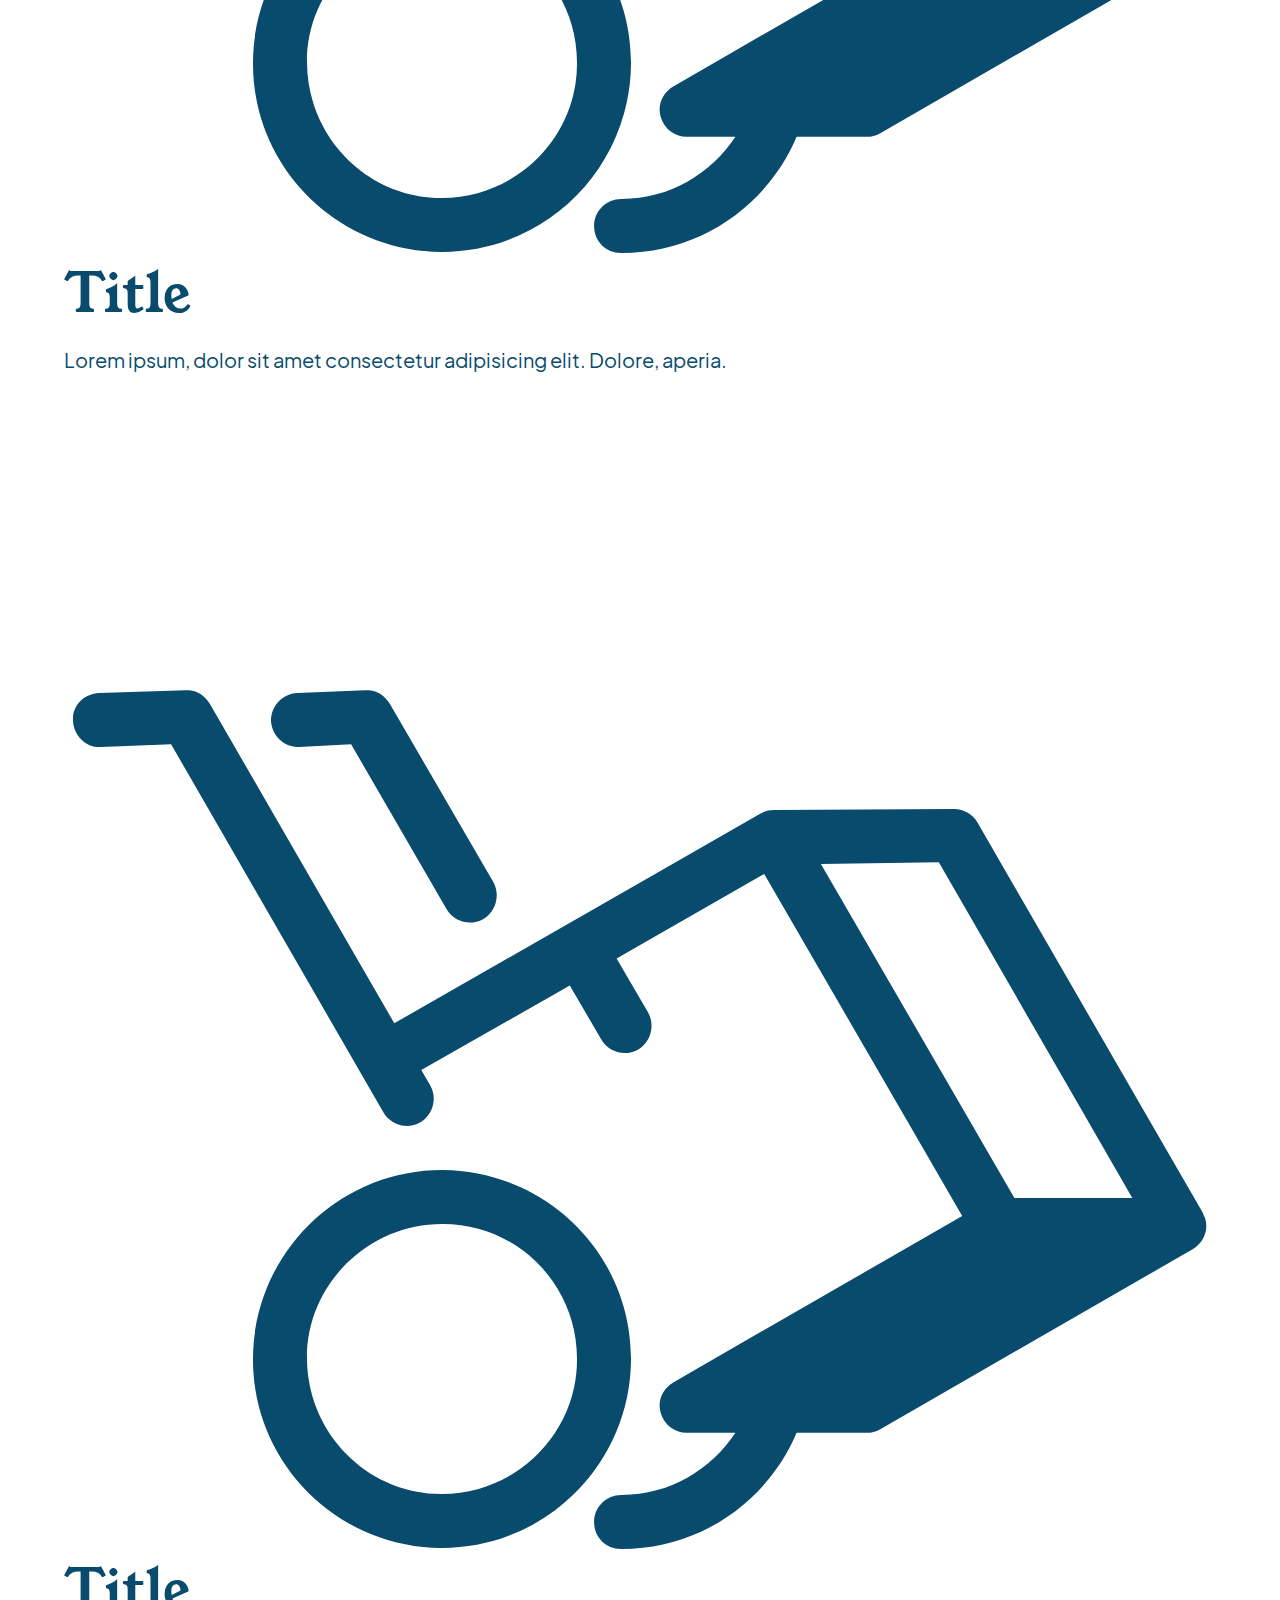
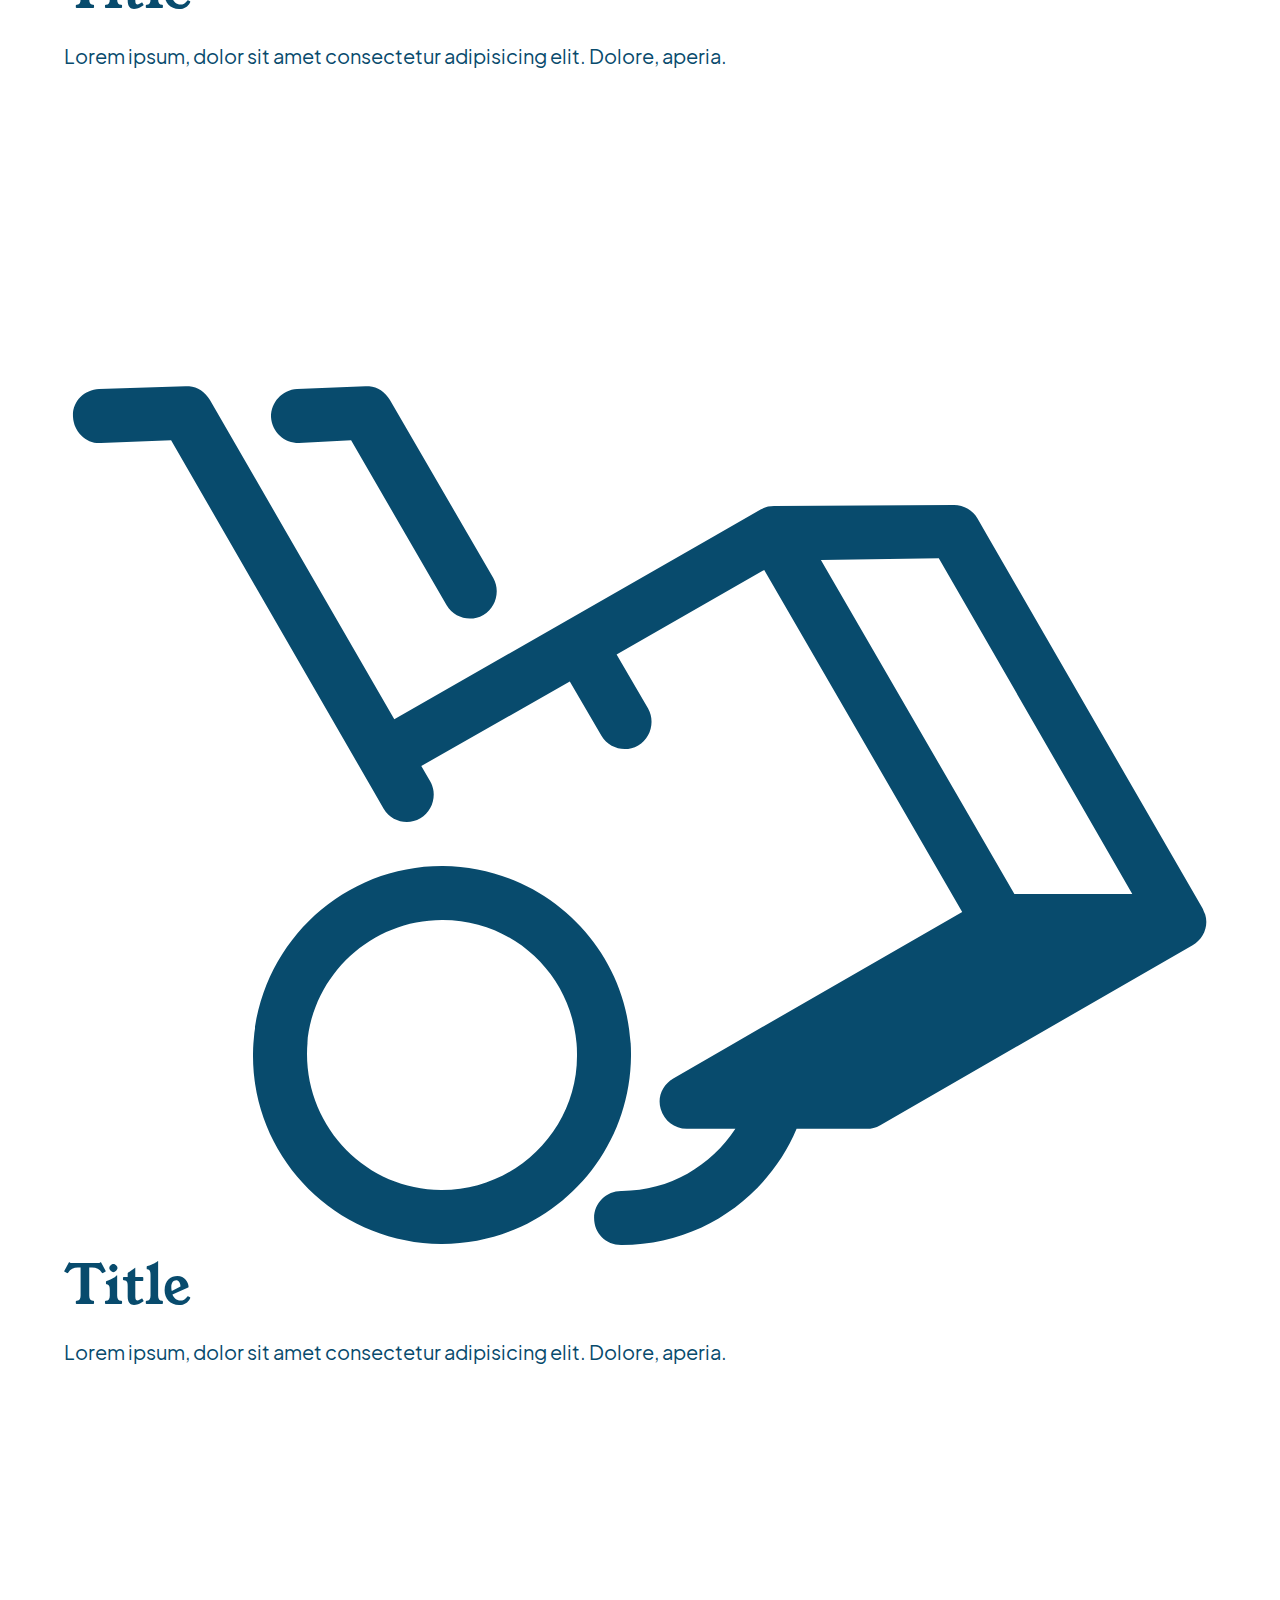
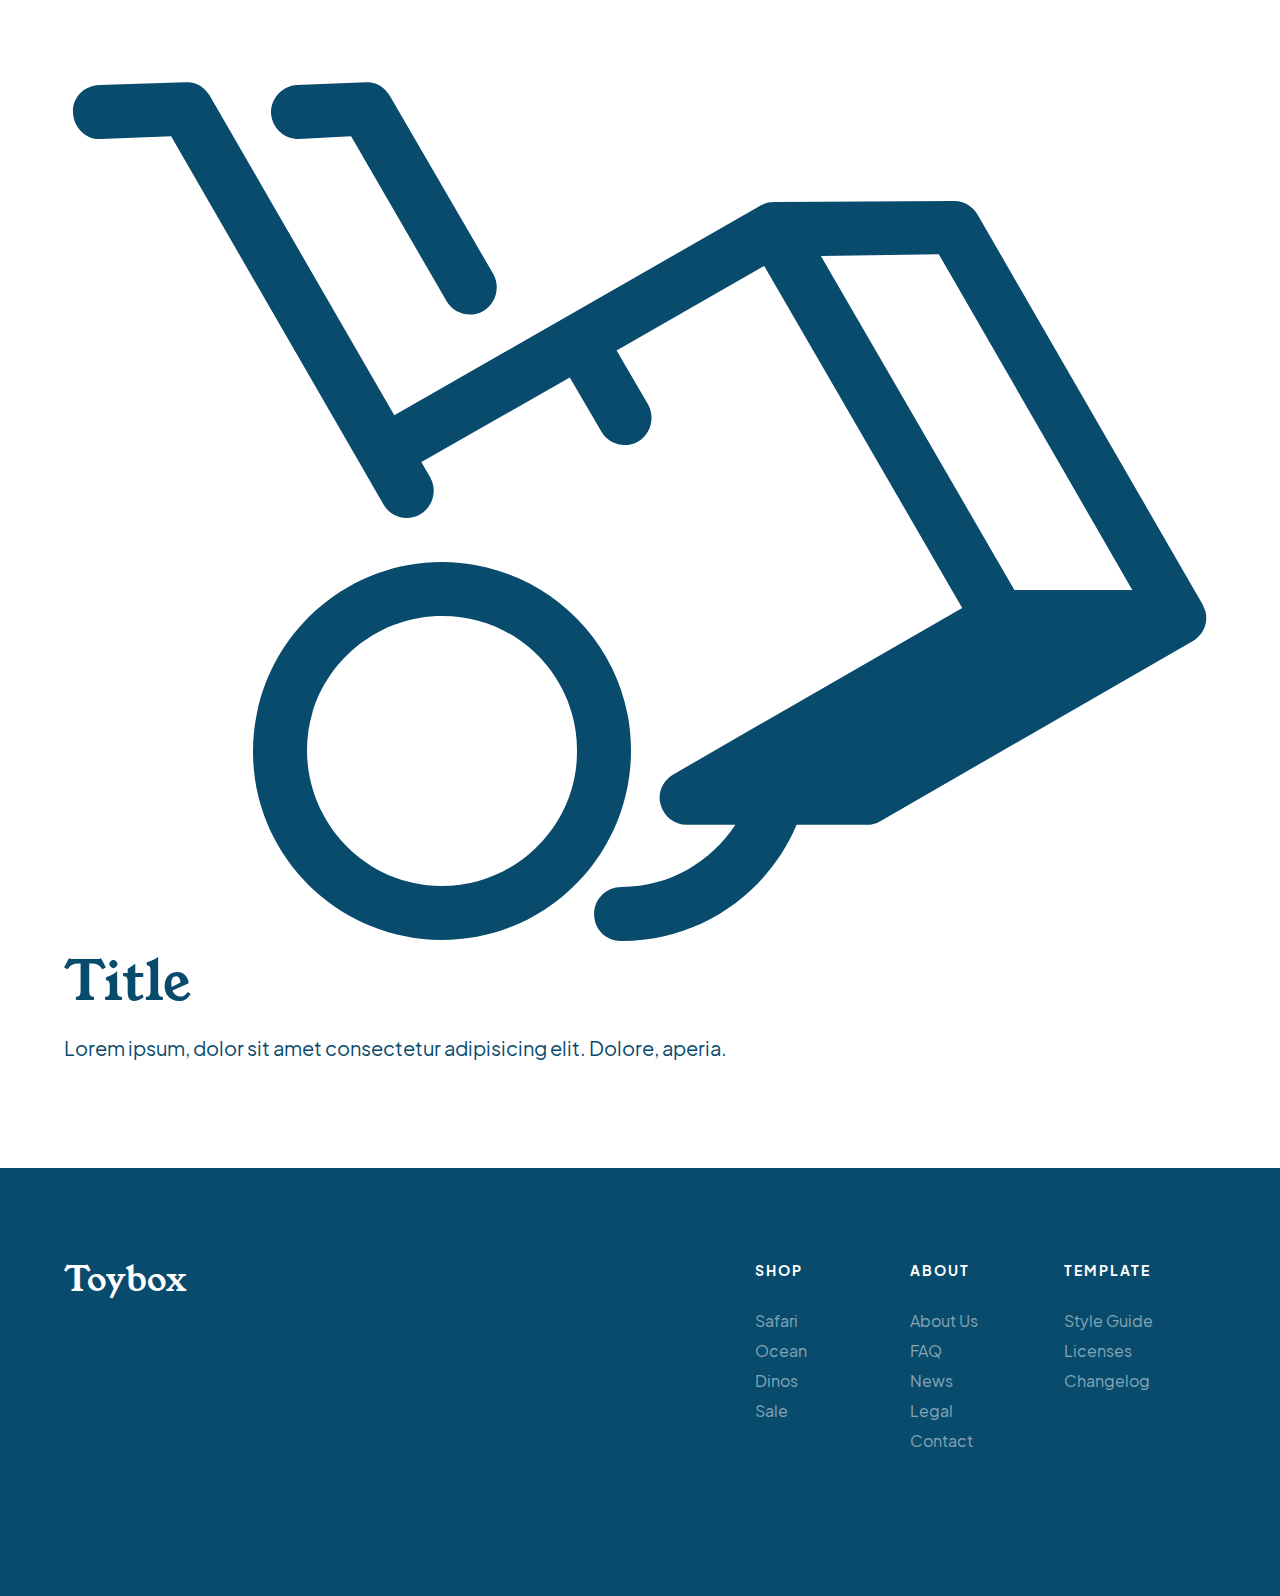
==== commit 37a44ef3: "added style to products" ====
--- a/shop.html
+++ b/shop.html
@@ -39,7 +39,7 @@
         </div> <!-- .wrapper END -->
     </nav> <!-- .navBar END -->
 
-    <main id="productsMainContent">
+    <main id="productsMainContent" class="productsMainContent">
         <section class="allProducts">
             <div class="wrapper">
                 <h2>All Products</h2>
--- a/styles/styles.css
+++ b/styles/styles.css
@@ -434,6 +434,9 @@
   background-color: transparent;
 }
 
+a {
+  display: inline-block;
+}
 a.button {
   color: #084b6d;
   background-color: transparent;
@@ -455,6 +458,11 @@
   color: #fff;
 }
 
+img {
+  width: 100%;
+  display: block;
+}
+
 /* _nav.scss */
 .navBar {
   position: sticky;
@@ -581,6 +589,41 @@
   background-color: #fff5f5;
 }
 
+.productsMainContent section {
+  padding: 75px 0;
+}
+.productsMainContent h2 {
+  text-align: center;
+}
+.productsMainContent .products {
+  display: -webkit-box;
+  display: -ms-flexbox;
+  display: flex;
+  -ms-flex-wrap: wrap;
+      flex-wrap: wrap;
+}
+.productsMainContent .products li {
+  -ms-flex-preferred-size: calc(33.3333333333% - 30px);
+      flex-basis: calc(33.3333333333% - 30px);
+  margin: 5px 15px;
+  text-align: center;
+}
+.productsMainContent .products img {
+  border-radius: 10px;
+}
+.productsMainContent .popularProduct {
+  font-weight: bold;
+}
+.productsMainContent .discountedPrice {
+  text-decoration: line-through;
+  color: rgba(8, 75, 109, 0.5);
+}
+.productsMainContent .discountedPrice span {
+  display: inline-block;
+  text-decoration: none;
+  color: #084b6d;
+}
+
 footer {
   background-color: #084b6d;
   color: #fff;
